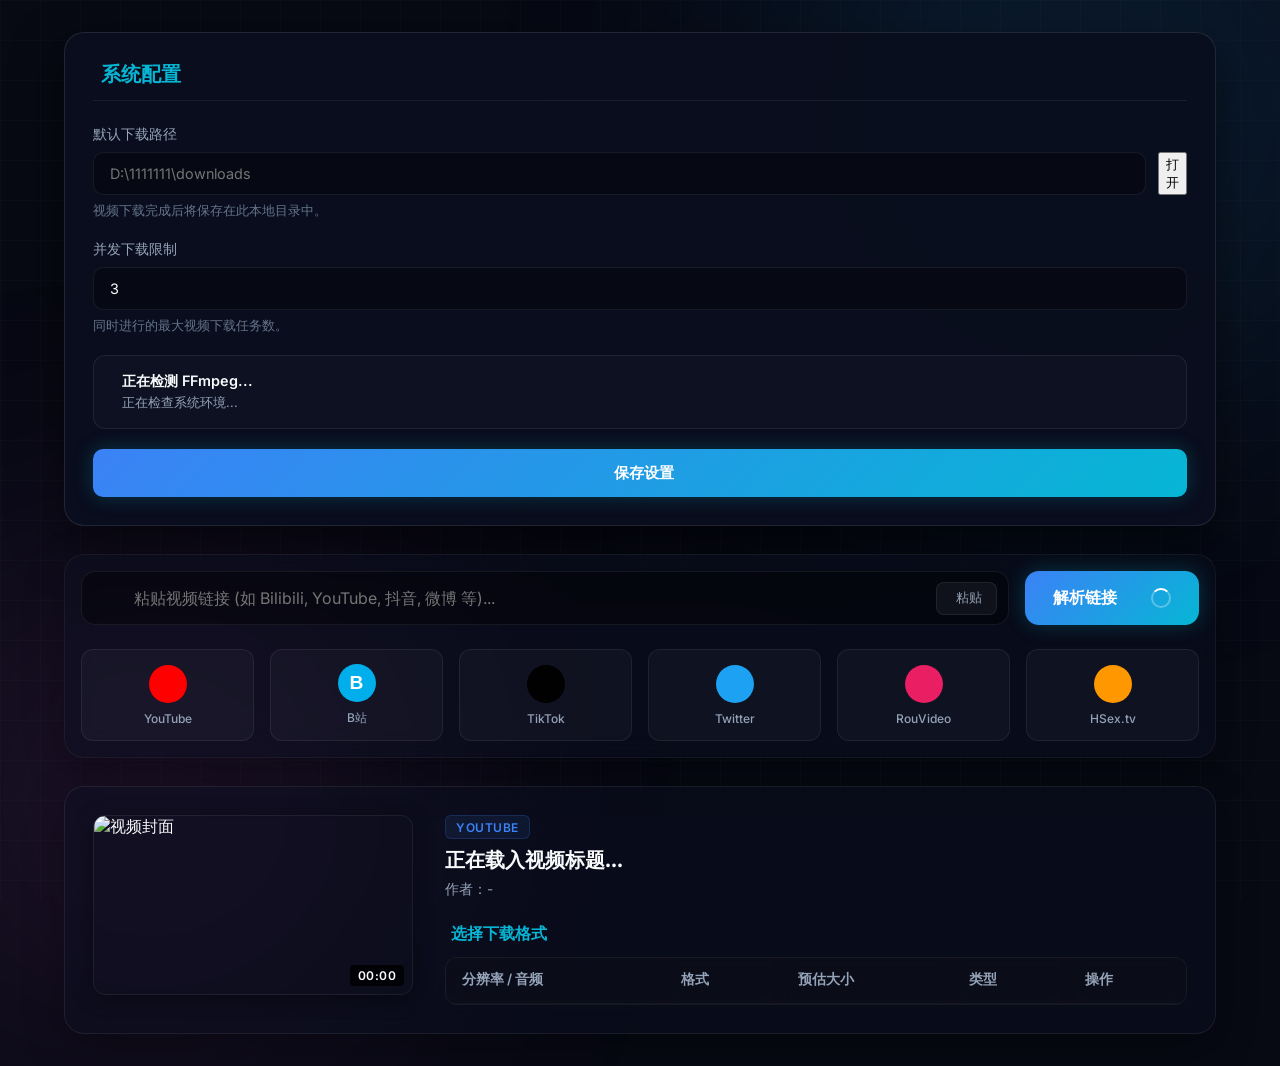
==== static/index.html @ c543b9ac "backup: initial commit of video downloader project and android project" ====
<!DOCTYPE html>
<html lang="zh-CN">
<head>
    <meta charset="UTF-8">
    <meta name="viewport" content="width=device-width, initial-scale=1.0">
    <title>Veloce - 极速网页视频下载器</title>
    <!-- Google Fonts -->
    <link rel="preconnect" href="https://fonts.googleapis.com">
    <link rel="preconnect" href="https://fonts.gstatic.com" crossorigin>
    <link href="https://fonts.googleapis.com/css2?family=Inter:wght@300;400;500;600;700&family=Outfit:wght@400;500;600;700;800&display=swap" rel="stylesheet">
    <!-- Lucide Icons CDN -->
    <script src="https://unpkg.com/lucide@latest"></script>
    <link rel="stylesheet" href="style.css">
</head>
<body class="dark-theme">
    <div class="background-grid"></div>
    <div class="glow-orb orb-1"></div>
    <div class="glow-orb orb-2"></div>

    <div class="app-container">
        <!-- Header -->
        <header class="app-header">
            <div class="brand">
                <div class="logo-icon">
                    <i data-lucide="zap" class="pulse-icon"></i>
                </div>
                <div class="brand-text">
                    <h1>Veloce</h1>
                    <span>极速视频下载器</span>
                </div>
            </div>
            
            <div class="header-actions">
                <div class="status-badge" id="server-status">
                    <span class="status-dot online"></span>
                    <span class="status-text">服务器已连接</span>
                </div>
                <button class="icon-btn btn-settings" id="btn-settings-toggle" title="设置">
                    <i data-lucide="settings"></i>
                </button>
            </div>
        </header>

        <!-- Main Content Grid -->
        <main class="main-content">
            
            <!-- Settings Drawer (Hidden by default) -->
            <section class="settings-drawer hidden" id="settings-drawer">
                <div class="drawer-header">
                    <h2><i data-lucide="sliders-horizontal"></i> 系统配置</h2>
                    <button class="close-btn" id="btn-settings-close"><i data-lucide="x"></i></button>
                </div>
                <div class="drawer-body">
                    <div class="setting-item">
                        <label for="download-dir-input">默认下载路径</label>
                        <div class="input-group">
                            <input type="text" id="download-dir-input" placeholder="D:\1111111\downloads">
                            <button class="primary-btn" id="btn-open-dir" title="在资源管理器中打开">
                                <i data-lucide="folder-open"></i> 打开
                            </button>
                        </div>
                        <small class="help-text">视频下载完成后将保存在此本地目录中。</small>
                    </div>

                    <div class="setting-item">
                        <label for="concurrent-input">并发下载限制</label>
                        <input type="number" id="concurrent-input" min="1" max="10" value="3">
                        <small class="help-text">同时进行的最大视频下载任务数。</small>
                    </div>

                    <div class="ffmpeg-status-card" id="ffmpeg-banner">
                        <div class="card-icon info-icon">
                            <i data-lucide="info" id="ffmpeg-icon"></i>
                        </div>
                        <div class="card-details">
                            <h4 id="ffmpeg-title">正在检测 FFmpeg...</h4>
                            <p id="ffmpeg-desc">正在检查系统环境...</p>
                        </div>
                    </div>
                    
                    <button class="save-settings-btn" id="btn-save-settings">
                        <i data-lucide="save"></i> 保存设置
                    </button>
                </div>
            </section>

            <!-- Parser Panel -->
            <section class="parser-section glass-card">
                <div class="parser-wrapper">
                    <div class="input-wrapper">
                        <i data-lucide="link-2" class="input-link-icon"></i>
                        <input type="text" id="url-input" placeholder="粘贴视频链接 (如 Bilibili, YouTube, 抖音, 微博 等)..." autocomplete="off">
                        <button class="btn-paste" id="btn-paste" title="从剪贴板粘贴">
                            <i data-lucide="clipboard"></i> 粘贴
                        </button>
                    </div>
                    <button class="analyze-btn" id="btn-analyze">
                        <span class="btn-text">解析链接</span>
                        <i data-lucide="arrow-right" class="arrow-icon"></i>
                        <div class="spinner hidden" id="analyze-spinner"></div>
                    </button>
                </div>

                <!-- Quick Navigation Tiles (Only shown on Homepage) -->
                <div class="quick-links">
                    <a href="https://m.youtube.com" class="quick-link-tile youtube">
                        <div class="tile-icon"><i data-lucide="youtube"></i></div>
                        <span>YouTube</span>
                    </a>
                    <a href="https://m.bilibili.com" class="quick-link-tile bilibili">
                        <div class="tile-icon">B</div>
                        <span>B站</span>
                    </a>
                    <a href="https://m.tiktok.com" class="quick-link-tile tiktok">
                        <div class="tile-icon"><i data-lucide="music"></i></div>
                        <span>TikTok</span>
                    </a>
                    <a href="https://mobile.twitter.com" class="quick-link-tile twitter">
                        <div class="tile-icon"><i data-lucide="twitter"></i></div>
                        <span>Twitter</span>
                    </a>
                    <a href="https://rou.video" class="quick-link-tile rouvideo">
                        <div class="tile-icon"><i data-lucide="video"></i></div>
                        <span>RouVideo</span>
                    </a>
                    <a href="https://hsex.tv" class="quick-link-tile hsextv">
                        <div class="tile-icon"><i data-lucide="tv"></i></div>
                        <span>HSex.tv</span>
                    </a>
                </div>
            </section>

            <!-- Video Info Panel (Dynamic - Hidden until parsed) -->
            <section class="video-info-section glass-card hidden" id="video-info-card">
                <div class="video-info-grid">
                    <!-- Column 1: Thumbnail -->
                    <div class="video-thumbnail-wrapper">
                        <img id="video-thumbnail" src="" alt="视频封面">
                        <span class="video-duration" id="video-duration">00:00</span>
                    </div>

                    <!-- Column 2: Details & Format Selection -->
                    <div class="video-meta-wrapper">
                        <div class="video-title-container">
                            <span class="platform-badge" id="video-platform">YouTube</span>
                            <h2 id="video-title">正在载入视频标题...</h2>
                            <p class="video-author">作者：<span id="video-author">-</span></p>
                        </div>

                        <div class="formats-container">
                            <h3><i data-lucide="download-cloud"></i> 选择下载格式</h3>
                            <div class="table-wrapper">
                                <table class="formats-table">
                                    <thead>
                                        <tr>
                                            <th>分辨率 / 音频</th>
                                            <th>格式</th>
                                            <th>预估大小</th>
                                            <th>类型</th>
                                            <th>操作</th>
                                        </tr>
                                    </thead>
                                    <tbody id="formats-tbody">
                                        <!-- Formats populated dynamically by JS -->
                                    </tbody>
                                </table>
                            </div>
                        </div>
                    </div>
                </div>
            </section>

            <!-- Downloading Progress List -->
            <section class="progress-section hidden" id="progress-container">
                <div class="section-title">
                    <h3><i data-lucide="activity" class="pulse-icon blue"></i> 正在下载 (<span id="active-count">0</span>)</h3>
                </div>
                <div class="progress-list" id="progress-list">
                    <!-- Progress items populated dynamically by JS -->
                </div>
            </section>

            <!-- Completed Download History -->
            <section class="history-section glass-card" id="history-container">
                <div class="history-header">
                    <h3><i data-lucide="history"></i> 下载历史记录</h3>
                    <div class="history-actions">
                        <button class="ghost-btn" id="btn-reveal-downloads">
                            <i data-lucide="folder"></i> 打开下载目录
                        </button>
                    </div>
                </div>
                
                <!-- Empty State -->
                <div class="empty-state" id="history-empty">
                    <i data-lucide="package-open"></i>
                    <p>暂无下载历史，复制视频链接开始您的第一次下载吧！</p>
                </div>

                <div class="history-grid hidden" id="history-grid">
                    <!-- Completed cards populated dynamically by JS -->
                </div>
            </section>

        </main>
    </div>

    <!-- Floating Toast Notification -->
    <div class="toast-container" id="toast-container"></div>

    <script src="app.js"></script>
</body>
</html>
---- static/style.css ----
/* Variables and Design System */
:root {
    --bg-dark: #070913;
    --card-bg: rgba(13, 17, 34, 0.45);
    --border-color: rgba(255, 255, 255, 0.07);
    --border-hover: rgba(255, 255, 255, 0.15);
    
    --text-primary: #f8fafc;
    --text-secondary: #94a3b8;
    --text-muted: #64748b;
    
    /* Neon gradients and accents */
    --accent-blue: #3b82f6;
    --accent-cyan: #06b6d4;
    --accent-emerald: #10b981;
    --accent-rose: #f43f5e;
    --accent-amber: #f59e0b;
    
    --grad-primary: linear-gradient(135deg, #3b82f6 0%, #06b6d4 100%);
    --grad-emerald: linear-gradient(135deg, #10b981 0%, #059669 100%);
    --grad-danger: linear-gradient(135deg, #f43f5e 0%, #e11d48 100%);
    --grad-dark: linear-gradient(135deg, #1e293b 0%, #0f172a 100%);
    
    --glow-shadow: 0 0 20px rgba(6, 182, 212, 0.25);
    --glow-danger: 0 0 20px rgba(244, 63, 94, 0.25);
    
    --font-sans: 'Inter', system-ui, -apple-system, sans-serif;
    --font-heading: 'Outfit', 'Inter', system-ui, sans-serif;
    
    --transition-smooth: all 0.3s cubic-bezier(0.4, 0, 0.2, 1);
    --transition-quick: all 0.15s ease-out;
}

/* Global Resets & Styles */
* {
    margin: 0;
    padding: 0;
    box-sizing: border-box;
}

body {
    background-color: var(--bg-dark);
    color: var(--text-primary);
    font-family: var(--font-sans);
    min-height: 100vh;
    overflow-x: hidden;
    position: relative;
}

/* Background Grids & Orbs */
.background-grid {
    position: fixed;
    inset: 0;
    background-image: 
        linear-gradient(to right, rgba(255, 255, 255, 0.02) 1px, transparent 1px),
        linear-gradient(to bottom, rgba(255, 255, 255, 0.02) 1px, transparent 1px);
    background-size: 40px 40px;
    z-index: -3;
    pointer-events: none;
}

.glow-orb {
    position: fixed;
    border-radius: 50%;
    filter: blur(140px);
    z-index: -2;
    opacity: 0.15;
    pointer-events: none;
    animation: float-orb 15s ease-in-out infinite alternate;
}

.orb-1 {
    width: 600px;
    height: 600px;
    background: radial-gradient(circle, #3b82f6, #06b6d4);
    top: -200px;
    right: -100px;
}

.orb-2 {
    width: 500px;
    height: 500px;
    background: radial-gradient(circle, #ec4899, #8b5cf6);
    bottom: -150px;
    left: -100px;
    animation-delay: -5s;
}

@keyframes float-orb {
    0% { transform: translate(0, 0) scale(1); }
    100% { transform: translate(60px, 40px) scale(1.15); }
}

/* Scrollbars */
::-webkit-scrollbar {
    width: 8px;
    height: 8px;
}

::-webkit-scrollbar-track {
    background: rgba(7, 9, 19, 0.5);
}

::-webkit-scrollbar-thumb {
    background: rgba(255, 255, 255, 0.1);
    border-radius: 4px;
}

::-webkit-scrollbar-thumb:hover {
    background: rgba(255, 255, 255, 0.2);
}

/* App Container */
.app-container {
    max-width: 1200px;
    margin: 0 auto;
    padding: 2rem 1.5rem;
    display: flex;
    flex-direction: column;
    gap: 2rem;
}

/* Header */
.app-header {
    display: flex;
    justify-content: space-between;
    align-items: center;
    padding-bottom: 1.5rem;
    border-bottom: 1px solid var(--border-color);
}

.brand {
    display: flex;
    align-items: center;
    gap: 0.75rem;
}

.logo-icon {
    width: 44px;
    height: 44px;
    border-radius: 12px;
    background: var(--grad-primary);
    display: flex;
    align-items: center;
    justify-content: center;
    box-shadow: var(--glow-shadow);
}

.logo-icon i {
    width: 22px;
    height: 22px;
    color: white;
}

.brand-text h1 {
    font-family: var(--font-heading);
    font-size: 1.5rem;
    font-weight: 800;
    letter-spacing: -0.5px;
    line-height: 1.1;
    background: linear-gradient(135deg, #ffffff 0%, #cbd5e1 100%);
    -webkit-background-clip: text;
    -webkit-text-fill-color: transparent;
}

.brand-text span {
    font-size: 0.8rem;
    color: var(--text-secondary);
    letter-spacing: 1px;
    text-transform: uppercase;
    font-weight: 500;
}

.header-actions {
    display: flex;
    align-items: center;
    gap: 1.5rem;
}

.status-badge {
    display: flex;
    align-items: center;
    gap: 0.5rem;
    background: rgba(255, 255, 255, 0.03);
    border: 1px solid var(--border-color);
    padding: 0.5rem 0.85rem;
    border-radius: 9999px;
    font-size: 0.85rem;
    font-weight: 500;
}

.status-dot {
    width: 8px;
    height: 8px;
    border-radius: 50%;
}

.status-dot.online {
    background-color: var(--accent-emerald);
    box-shadow: 0 0 10px var(--accent-emerald);
}

.status-dot.offline {
    background-color: var(--accent-rose);
    box-shadow: 0 0 10px var(--accent-rose);
}

.icon-btn {
    width: 40px;
    height: 40px;
    border-radius: 10px;
    background: rgba(255, 255, 255, 0.04);
    border: 1px solid var(--border-color);
    color: var(--text-secondary);
    display: flex;
    align-items: center;
    justify-content: center;
    cursor: pointer;
    transition: var(--transition-smooth);
}

.icon-btn:hover {
    color: var(--text-primary);
    background: rgba(255, 255, 255, 0.08);
    border-color: var(--border-hover);
    transform: translateY(-2px);
}

/* Glassmorphism Cards */
.glass-card {
    background: var(--card-bg);
    backdrop-filter: blur(16px);
    -webkit-backdrop-filter: blur(16px);
    border: 1px solid var(--border-color);
    border-radius: 20px;
    padding: 1.75rem;
    box-shadow: 0 12px 40px 0 rgba(0, 0, 0, 0.3);
    transition: var(--transition-smooth);
}

.glass-card:hover {
    border-color: rgba(255, 255, 255, 0.1);
}

/* Main Layout Grid */
.main-content {
    display: flex;
    flex-direction: column;
    gap: 1.75rem;
}

/* Settings Drawer */
.settings-drawer {
    background: rgba(10, 14, 30, 0.95);
    backdrop-filter: blur(24px);
    border: 1px solid rgba(255, 255, 255, 0.1);
    border-radius: 20px;
    padding: 1.75rem;
    box-shadow: 0 20px 50px rgba(0,0,0,0.5);
    animation: slide-down 0.4s cubic-bezier(0.16, 1, 0.3, 1);
}

@keyframes slide-down {
    from { opacity: 0; transform: translateY(-20px); }
    to { opacity: 1; transform: translateY(0); }
}

.drawer-header {
    display: flex;
    justify-content: space-between;
    align-items: center;
    margin-bottom: 1.5rem;
    padding-bottom: 0.75rem;
    border-bottom: 1px solid var(--border-color);
}

.drawer-header h2 {
    font-family: var(--font-heading);
    font-size: 1.25rem;
    font-weight: 600;
    display: flex;
    align-items: center;
    gap: 0.5rem;
    color: var(--accent-cyan);
}

.close-btn {
    background: none;
    border: none;
    color: var(--text-secondary);
    cursor: pointer;
    font-size: 1.25rem;
    transition: var(--transition-quick);
}

.close-btn:hover {
    color: var(--text-primary);
    transform: scale(1.1);
}

.drawer-body {
    display: flex;
    flex-direction: column;
    gap: 1.25rem;
}

.setting-item {
    display: flex;
    flex-direction: column;
    gap: 0.5rem;
}

.setting-item label {
    font-size: 0.9rem;
    font-weight: 500;
    color: var(--text-secondary);
}

.setting-item input[type="text"],
.setting-item input[type="number"] {
    background: rgba(0, 0, 0, 0.3);
    border: 1px solid var(--border-color);
    border-radius: 10px;
    padding: 0.75rem 1rem;
    color: var(--text-primary);
    font-family: var(--font-sans);
    font-size: 0.9rem;
    transition: var(--transition-quick);
    width: 100%;
}

.setting-item input:focus {
    outline: none;
    border-color: var(--accent-blue);
    box-shadow: 0 0 10px rgba(59, 130, 246, 0.2);
}

.input-group {
    display: flex;
    gap: 0.75rem;
}

.help-text {
    font-size: 0.8rem;
    color: var(--text-muted);
}

.ffmpeg-status-card {
    display: flex;
    align-items: flex-start;
    gap: 0.75rem;
    background: rgba(255, 255, 255, 0.02);
    border: 1px solid var(--border-color);
    border-radius: 12px;
    padding: 1rem;
}

.ffmpeg-status-card.active {
    border-color: rgba(16, 185, 129, 0.2);
    background: rgba(16, 185, 129, 0.02);
}

.ffmpeg-status-card.active .info-icon i {
    color: var(--accent-emerald);
}

.ffmpeg-status-card.missing {
    border-color: rgba(245, 158, 11, 0.2);
    background: rgba(245, 158, 11, 0.02);
}

.ffmpeg-status-card.missing .info-icon i {
    color: var(--accent-amber);
}

.info-icon i {
    width: 18px;
    height: 18px;
    color: var(--text-secondary);
}

.card-details h4 {
    font-size: 0.9rem;
    font-weight: 600;
    margin-bottom: 0.2rem;
}

.card-details p {
    font-size: 0.8rem;
    color: var(--text-secondary);
    line-height: 1.4;
}

.save-settings-btn {
    background: var(--grad-primary);
    color: white;
    border: none;
    padding: 0.85rem;
    border-radius: 10px;
    font-family: var(--font-heading);
    font-weight: 600;
    font-size: 0.95rem;
    cursor: pointer;
    display: flex;
    align-items: center;
    justify-content: center;
    gap: 0.5rem;
    box-shadow: var(--glow-shadow);
    transition: var(--transition-smooth);
}

.save-settings-btn:hover {
    transform: translateY(-2px);
    box-shadow: 0 0 25px rgba(6, 182, 212, 0.4);
}

/* Parser Section */
.parser-section {
    padding: 1rem;
    border-color: rgba(255, 255, 255, 0.05);
}

.parser-wrapper {
    display: flex;
    gap: 1rem;
}

.input-wrapper {
    flex: 1;
    position: relative;
    display: flex;
    align-items: center;
}

.input-link-icon {
    position: absolute;
    left: 1.25rem;
    color: var(--text-muted);
    width: 20px;
    height: 20px;
    pointer-events: none;
}

#url-input {
    width: 100%;
    background: rgba(0, 0, 0, 0.4);
    border: 1px solid var(--border-color);
    border-radius: 14px;
    padding: 1rem 7.5rem 1rem 3.25rem;
    color: var(--text-primary);
    font-family: var(--font-sans);
    font-size: 1rem;
    transition: var(--transition-smooth);
}

#url-input:focus {
    outline: none;
    border-color: var(--accent-cyan);
    box-shadow: 0 0 15px rgba(6, 182, 212, 0.15);
    background: rgba(0, 0, 0, 0.6);
}

.btn-paste {
    position: absolute;
    right: 0.75rem;
    background: rgba(255, 255, 255, 0.05);
    border: 1px solid var(--border-color);
    color: var(--text-secondary);
    padding: 0.45rem 0.85rem;
    border-radius: 8px;
    font-size: 0.8rem;
    font-weight: 500;
    cursor: pointer;
    display: flex;
    align-items: center;
    gap: 0.35rem;
    transition: var(--transition-quick);
}

.btn-paste:hover {
    color: var(--text-primary);
    background: rgba(255, 255, 255, 0.1);
    border-color: var(--border-hover);
}

.analyze-btn {
    background: var(--grad-primary);
    color: white;
    border: none;
    padding: 0 1.75rem;
    border-radius: 14px;
    font-family: var(--font-heading);
    font-weight: 600;
    font-size: 1rem;
    cursor: pointer;
    display: flex;
    align-items: center;
    gap: 0.5rem;
    box-shadow: var(--glow-shadow);
    transition: var(--transition-smooth);
    position: relative;
    overflow: hidden;
}

.analyze-btn:hover {
    transform: translateY(-2px);
    box-shadow: 0 0 25px rgba(6, 182, 212, 0.45);
}

.analyze-btn:hover .arrow-icon {
    transform: translateX(4px);
}

.arrow-icon {
    width: 18px;
    height: 18px;
    transition: var(--transition-quick);
}

/* Spinner Loader */
.spinner {
    width: 20px;
    height: 20px;
    border: 2px solid rgba(255, 255, 255, 0.3);
    border-radius: 50%;
    border-top-color: white;
    animation: spin 0.8s linear infinite;
}

@keyframes spin {
    to { transform: rotate(360deg); }
}

/* Video Info Section */
.video-info-section {
    animation: fadeIn 0.4s cubic-bezier(0.16, 1, 0.3, 1);
}

@keyframes fadeIn {
    from { opacity: 0; transform: translateY(15px); }
    to { opacity: 1; transform: translateY(0); }
}

.video-info-grid {
    display: grid;
    grid-template-columns: 320px 1fr;
    gap: 2rem;
}

.video-thumbnail-wrapper {
    position: relative;
    border-radius: 12px;
    overflow: hidden;
    aspect-ratio: 16/9;
    box-shadow: 0 4px 20px rgba(0, 0, 0, 0.4);
    border: 1px solid var(--border-color);
}

.video-thumbnail-wrapper img {
    width: 100%;
    height: 100%;
    object-fit: cover;
}

.video-duration {
    position: absolute;
    bottom: 0.5rem;
    right: 0.5rem;
    background: rgba(0, 0, 0, 0.8);
    backdrop-filter: blur(4px);
    color: white;
    padding: 0.2rem 0.5rem;
    border-radius: 4px;
    font-size: 0.75rem;
    font-weight: 600;
    letter-spacing: 0.5px;
}

.video-meta-wrapper {
    display: flex;
    flex-direction: column;
    gap: 1.5rem;
}

.video-title-container {
    display: flex;
    flex-direction: column;
    gap: 0.5rem;
}

.platform-badge {
    align-self: flex-start;
    background: rgba(59, 130, 246, 0.1);
    border: 1px solid rgba(59, 130, 246, 0.2);
    color: var(--accent-blue);
    padding: 0.2rem 0.65rem;
    border-radius: 6px;
    font-size: 0.75rem;
    font-weight: 600;
    letter-spacing: 0.5px;
    text-transform: uppercase;
}

#video-title {
    font-family: var(--font-heading);
    font-size: 1.25rem;
    font-weight: 700;
    line-height: 1.3;
}

.video-author {
    font-size: 0.85rem;
    color: var(--text-secondary);
}

.formats-container {
    display: flex;
    flex-direction: column;
    gap: 0.75rem;
}

.formats-container h3 {
    font-family: var(--font-heading);
    font-size: 1rem;
    font-weight: 600;
    display: flex;
    align-items: center;
    gap: 0.4rem;
    color: var(--accent-cyan);
}

.table-wrapper {
    border: 1px solid var(--border-color);
    border-radius: 12px;
    overflow: hidden;
    background: rgba(0, 0, 0, 0.2);
    max-height: 300px;
    overflow-y: auto;
}

.formats-table {
    width: 100%;
    border-collapse: collapse;
    text-align: left;
}

.formats-table th,
.formats-table td {
    padding: 0.85rem 1rem;
    font-size: 0.85rem;
}

.formats-table th {
    background: rgba(255, 255, 255, 0.02);
    color: var(--text-secondary);
    font-weight: 600;
    border-bottom: 1px solid var(--border-color);
    position: sticky;
    top: 0;
    z-index: 1;
    backdrop-filter: blur(8px);
}

.formats-table tbody tr {
    border-bottom: 1px solid rgba(255, 255, 255, 0.03);
    transition: var(--transition-quick);
}

.formats-table tbody tr:hover {
    background: rgba(255, 255, 255, 0.02);
}

.formats-table tbody tr:last-child {
    border-bottom: none;
}

.formats-table td .type-badge {
    display: inline-flex;
    align-items: center;
    gap: 0.25rem;
    padding: 0.15rem 0.45rem;
    border-radius: 4px;
    font-size: 0.75rem;
    font-weight: 600;
}

.type-badge.combined {
    background: rgba(16, 185, 129, 0.1);
    color: var(--accent-emerald);
}

.type-badge.video {
    background: rgba(59, 130, 246, 0.1);
    color: var(--accent-blue);
}

.type-badge.audio {
    background: rgba(245, 158, 11, 0.1);
    color: var(--accent-amber);
}

.dl-btn {
    background: rgba(255, 255, 255, 0.05);
    border: 1px solid var(--border-color);
    color: var(--text-primary);
    padding: 0.4rem 0.8rem;
    border-radius: 6px;
    font-size: 0.75rem;
    font-weight: 600;
    cursor: pointer;
    display: inline-flex;
    align-items: center;
    gap: 0.3rem;
    transition: var(--transition-quick);
}

.dl-btn:hover {
    background: var(--grad-primary);
    border-color: transparent;
    color: white;
    transform: translateY(-1px);
    box-shadow: 0 0 10px rgba(6, 182, 212, 0.25);
}

/* Downloading Progress Queue */
.progress-section {
    display: flex;
    flex-direction: column;
    gap: 1rem;
    animation: fadeIn 0.3s ease-out;
}

.section-title h3 {
    font-family: var(--font-heading);
    font-size: 1.1rem;
    font-weight: 600;
    display: flex;
    align-items: center;
    gap: 0.5rem;
}

.pulse-icon {
    animation: pulse 1.5s infinite ease-in-out;
}

.pulse-icon.blue {
    color: var(--accent-blue);
}

@keyframes pulse {
    0%, 100% { opacity: 0.4; transform: scale(0.95); }
    50% { opacity: 1; transform: scale(1.05); }
}

.progress-list {
    display: flex;
    flex-direction: column;
    gap: 0.75rem;
}

.progress-item-card {
    background: rgba(13, 17, 34, 0.6);
    border: 1px solid var(--border-color);
    border-radius: 14px;
    padding: 1rem 1.25rem;
    display: grid;
    grid-template-columns: auto 1fr auto;
    align-items: center;
    gap: 1.25rem;
    position: relative;
    overflow: hidden;
    transition: var(--transition-smooth);
}

.progress-item-card:hover {
    border-color: rgba(59, 130, 246, 0.2);
}

.item-thumb {
    width: 64px;
    aspect-ratio: 16/9;
    border-radius: 6px;
    overflow: hidden;
    border: 1px solid var(--border-color);
}

.item-thumb img {
    width: 100%;
    height: 100%;
    object-fit: cover;
}

.item-details {
    display: flex;
    flex-direction: column;
    gap: 0.4rem;
    min-width: 0;
}

.item-title-row {
    display: flex;
    justify-content: space-between;
    align-items: center;
    gap: 1rem;
    min-width: 0;
}

.item-title-row h4 {
    font-size: 0.9rem;
    font-weight: 600;
    white-space: nowrap;
    overflow: hidden;
    text-overflow: ellipsis;
    flex: 1;
    min-width: 0;
}

.item-pct {
    font-family: var(--font-heading);
    font-weight: 700;
    font-size: 1rem;
    color: var(--accent-cyan);
}

/* Progress bar */
.progress-bar-bg {
    height: 6px;
    background: rgba(255, 255, 255, 0.05);
    border-radius: 999px;
    overflow: hidden;
    position: relative;
}

.progress-bar-fill {
    height: 100%;
    background: var(--grad-primary);
    border-radius: 999px;
    width: 0%;
    transition: width 0.3s ease-out;
    box-shadow: 0 0 8px var(--accent-cyan);
    position: relative;
}

/* Shimmer animation on progress bar */
.progress-bar-fill::after {
    content: '';
    position: absolute;
    inset: 0;
    background: linear-gradient(
        90deg,
        transparent,
        rgba(255, 255, 255, 0.2),
        transparent
    );
    transform: translateX(-100%);
    animation: shimmer-bar 1.5s infinite;
}

@keyframes shimmer-bar {
    100% { transform: translateX(100%); }
}

.item-meta-row {
    display: flex;
    flex-wrap: wrap;
    gap: 0.4rem 1.25rem;
    font-size: 0.75rem;
    color: var(--text-secondary);
}

.item-meta-row span {
    display: flex;
    align-items: center;
    gap: 0.25rem;
}

.item-meta-row span i {
    width: 12px;
    height: 12px;
}

.btn-cancel-task {
    color: var(--text-secondary);
    transition: var(--transition-quick);
}

.btn-cancel-task:hover {
    color: var(--accent-rose);
    transform: scale(1.1);
}

/* Completed History Container */
.history-header {
    display: flex;
    justify-content: space-between;
    align-items: center;
    margin-bottom: 1.5rem;
    padding-bottom: 0.75rem;
    border-bottom: 1px solid var(--border-color);
}

.history-header h3 {
    font-family: var(--font-heading);
    font-size: 1.1rem;
    font-weight: 600;
    display: flex;
    align-items: center;
    gap: 0.5rem;
}

.ghost-btn {
    background: rgba(255, 255, 255, 0.02);
    border: 1px solid var(--border-color);
    color: var(--text-secondary);
    padding: 0.5rem 1rem;
    border-radius: 8px;
    font-size: 0.8rem;
    font-weight: 500;
    cursor: pointer;
    display: flex;
    align-items: center;
    gap: 0.4rem;
    transition: var(--transition-quick);
}

.ghost-btn:hover {
    background: rgba(255, 255, 255, 0.06);
    color: var(--text-primary);
    border-color: var(--border-hover);
}

/* Empty History State */
.empty-state {
    display: flex;
    flex-direction: column;
    align-items: center;
    justify-content: center;
    padding: 4rem 2rem;
    color: var(--text-muted);
    gap: 1rem;
}

.empty-state i {
    width: 48px;
    height: 48px;
    stroke-width: 1.25;
}

.empty-state p {
    font-size: 0.9rem;
    text-align: center;
    max-width: 300px;
    line-height: 1.5;
}

/* History Grid */
.history-grid {
    display: grid;
    grid-template-columns: repeat(auto-fill, minmax(260px, 1fr));
    gap: 1.25rem;
}

.history-card {
    background: rgba(255, 255, 255, 0.01);
    border: 1px solid var(--border-color);
    border-radius: 12px;
    overflow: hidden;
    display: flex;
    flex-direction: column;
    transition: var(--transition-smooth);
}

.history-card:hover {
    border-color: rgba(255, 255, 255, 0.12);
    transform: translateY(-4px);
    box-shadow: 0 10px 20px rgba(0, 0, 0, 0.3);
}

.history-thumb-wrapper {
    position: relative;
    aspect-ratio: 16/9;
    background: rgba(0, 0, 0, 0.2);
    border-bottom: 1px solid var(--border-color);
}

.history-thumb-wrapper img {
    width: 100%;
    height: 100%;
    object-fit: cover;
}

.history-card-platform {
    position: absolute;
    top: 0.5rem;
    left: 0.5rem;
    background: rgba(0, 0, 0, 0.75);
    backdrop-filter: blur(4px);
    font-size: 0.65rem;
    font-weight: 600;
    color: var(--accent-cyan);
    padding: 0.15rem 0.4rem;
    border-radius: 4px;
    letter-spacing: 0.5px;
    text-transform: uppercase;
}

.history-card-size {
    position: absolute;
    bottom: 0.5rem;
    right: 0.5rem;
    background: rgba(0, 0, 0, 0.75);
    backdrop-filter: blur(4px);
    font-size: 0.65rem;
    font-weight: 600;
    color: white;
    padding: 0.15rem 0.4rem;
    border-radius: 4px;
}

.history-card-body {
    padding: 1rem;
    display: flex;
    flex-direction: column;
    gap: 0.75rem;
    flex: 1;
}

.history-card-body h4 {
    font-size: 0.85rem;
    font-weight: 600;
    line-height: 1.4;
    display: -webkit-box;
    -webkit-line-clamp: 2;
    -webkit-box-orient: vertical;
    overflow: hidden;
    height: 2.8rem;
    color: var(--text-primary);
}

.history-card-actions {
    display: grid;
    grid-template-columns: 1fr 1fr;
    gap: 0.5rem;
}

.card-action-btn {
    border-radius: 6px;
    padding: 0.45rem;
    font-size: 0.75rem;
    font-weight: 600;
    cursor: pointer;
    display: flex;
    align-items: center;
    justify-content: center;
    gap: 0.25rem;
    transition: var(--transition-quick);
}

.card-action-btn.play {
    background: var(--grad-primary);
    color: white;
    border: none;
    box-shadow: 0 2px 10px rgba(6, 182, 212, 0.15);
}

.card-action-btn.play:hover {
    box-shadow: 0 0 15px rgba(6, 182, 212, 0.35);
    transform: translateY(-1px);
}

.card-action-btn.reveal {
    background: rgba(255, 255, 255, 0.03);
    border: 1px solid var(--border-color);
    color: var(--text-secondary);
}

.card-action-btn.reveal:hover {
    background: rgba(255, 255, 255, 0.08);
    color: var(--text-primary);
    border-color: var(--border-hover);
    transform: translateY(-1px);
}

/* Floating Toasts */
.toast-container {
    position: fixed;
    bottom: 2rem;
    right: 2rem;
    display: flex;
    flex-direction: column;
    gap: 0.75rem;
    z-index: 9999;
}

.toast {
    background: rgba(15, 23, 42, 0.9);
    backdrop-filter: blur(12px);
    border: 1px solid var(--border-color);
    color: white;
    padding: 0.85rem 1.25rem;
    border-radius: 10px;
    font-size: 0.85rem;
    font-weight: 500;
    box-shadow: 0 10px 30px rgba(0,0,0,0.3);
    display: flex;
    align-items: center;
    gap: 0.6rem;
    transform: translateX(120%);
    transition: transform 0.35s cubic-bezier(0.16, 1, 0.3, 1);
}

.toast.show {
    transform: translateX(0);
}

.toast.info i { color: var(--accent-cyan); }
.toast.success i { color: var(--accent-emerald); }
.toast.error i { color: var(--accent-rose); }
.toast.warning i { color: var(--accent-amber); }

/* Responsive Utility */
@media (max-width: 868px) {
    .video-info-grid {
        grid-template-columns: 1fr;
    }
    
    .video-thumbnail-wrapper {
        max-width: 400px;
        margin: 0 auto;
    }
    
    .parser-wrapper {
        flex-direction: column;
    }
    
    .analyze-btn {
        padding: 1rem;
        justify-content: center;
    }
}

/* Multi-view and Single Page App split screens (Android Integration) */

/* 1. view-downloads: Hide Header, Parser, Video details card, and settings drawer, show progress & history */
body.view-downloads .app-header,
body.view-downloads .parser-section,
body.view-downloads .video-info-section,
body.view-downloads #settings-drawer {
    display: none !important;
}

body.view-downloads .app-container {
    padding: 1rem;
    gap: 1rem;
}

/* 2. view-settings: Hide Header, Parser, Video details, Progress lists, History list. Show ONLY settings form flat */
body.view-settings .app-header,
body.view-settings .parser-section,
body.view-settings .video-info-section,
body.view-settings #progress-container,
body.view-settings #history-container {
    display: none !important;
}

body.view-settings #settings-drawer {
    display: block !important;
    animation: none;
    box-shadow: none;
    background: transparent;
    backdrop-filter: none;
    border: none;
    padding: 0;
}

body.view-settings .app-container {
    padding: 1rem;
    gap: 0;
}

/* 3. view-home: Hide progress list & history list on start browser screen to keep homepage super clean! */
body.view-home #progress-container,
body.view-home #history-container,
body.view-home .app-header {
    display: none !important;
}

/* Quick Navigation Links on Homepage */
.quick-links {
    display: grid;
    grid-template-columns: repeat(6, 1fr);
    gap: 1rem;
    margin-top: 1.5rem;
    animation: fadeIn 0.4s ease-out;
}

.quick-link-tile {
    display: flex;
    flex-direction: column;
    align-items: center;
    justify-content: center;
    gap: 0.5rem;
    background: rgba(255, 255, 255, 0.03);
    border: 1px solid var(--border-color);
    border-radius: 12px;
    padding: 0.85rem 0.5rem;
    color: var(--text-primary);
    text-decoration: none;
    transition: var(--transition-smooth);
    cursor: pointer;
}

.quick-link-tile:hover {
    background: rgba(255, 255, 255, 0.08);
    border-color: var(--border-hover);
    transform: translateY(-2px);
}

.tile-icon {
    width: 38px;
    height: 38px;
    border-radius: 50%;
    display: flex;
    align-items: center;
    justify-content: center;
    font-weight: 800;
    font-size: 1.2rem;
    background: rgba(255, 255, 255, 0.05);
    color: white;
}

.quick-link-tile span {
    font-size: 0.75rem;
    font-weight: 500;
    color: var(--text-secondary);
}

/* Custom tile colors */
.quick-link-tile.youtube .tile-icon { background: #FF0000; color: white; }
.quick-link-tile.bilibili .tile-icon { background: #00AEEC; color: white; font-family: sans-serif; }
.quick-link-tile.tiktok .tile-icon { background: #010101; color: white; }
.quick-link-tile.twitter .tile-icon { background: #1DA1F2; color: white; }
.quick-link-tile.rouvideo .tile-icon { background: #E91E63; color: white; }
.quick-link-tile.hsextv .tile-icon { background: #FF9800; color: white; }

/* Mobile Optimizations (全面屏与小屏手机极客优化) */
@media (max-width: 600px) {
    /* 1. Quick links layout */
    .quick-links {
        grid-template-columns: repeat(3, 1fr);
        gap: 0.75rem;
        margin-top: 1rem;
    }
    .quick-link-tile {
        padding: 0.65rem 0.35rem;
    }
    .tile-icon {
        width: 32px;
        height: 32px;
        font-size: 1rem;
    }

    /* 2. Download Progress card mobile layout (解决宽度溢出) */
    .progress-item-card {
        grid-template-columns: auto 1fr;
        padding: 0.75rem;
        gap: 0.75rem;
        position: relative;
    }
    .progress-item-card .item-details {
        margin-right: 1.5rem; /* Make space for floating trash button */
        min-width: 0;
    }
    .progress-item-card .btn-cancel-task {
        position: absolute;
        top: 0.5rem;
        right: 0.5rem;
        width: 32px;
        height: 32px;
    }
    .item-meta-row {
        flex-wrap: wrap;
        gap: 0.4rem 0.75rem;
    }

    /* 3. Download History Card Compact horizontal list layout (解决图片过大) */
    .history-grid {
        grid-template-columns: 1fr;
        gap: 0.75rem;
    }
    .history-card {
        flex-direction: row !important;
        height: 100px;
        align-items: center;
    }
    .history-thumb-wrapper {
        width: 120px !important;
        height: 100% !important;
        aspect-ratio: auto !important;
        border-bottom: none !important;
        border-right: 1px solid var(--border-color);
    }
    .history-card-body {
        padding: 0.6rem 0.75rem !important;
        gap: 0.35rem !important;
        justify-content: space-between;
        height: 100%;
        flex: 1;
    }
    .history-card-body h4 {
        height: auto !important;
        font-size: 0.8rem !important;
        -webkit-line-clamp: 2 !important;
        margin-bottom: 0 !important;
    }
    .history-card-actions {
        gap: 0.4rem !important;
    }
    .card-action-btn {
        padding: 0.3rem !important;
        font-size: 0.7rem !important;
    }
}
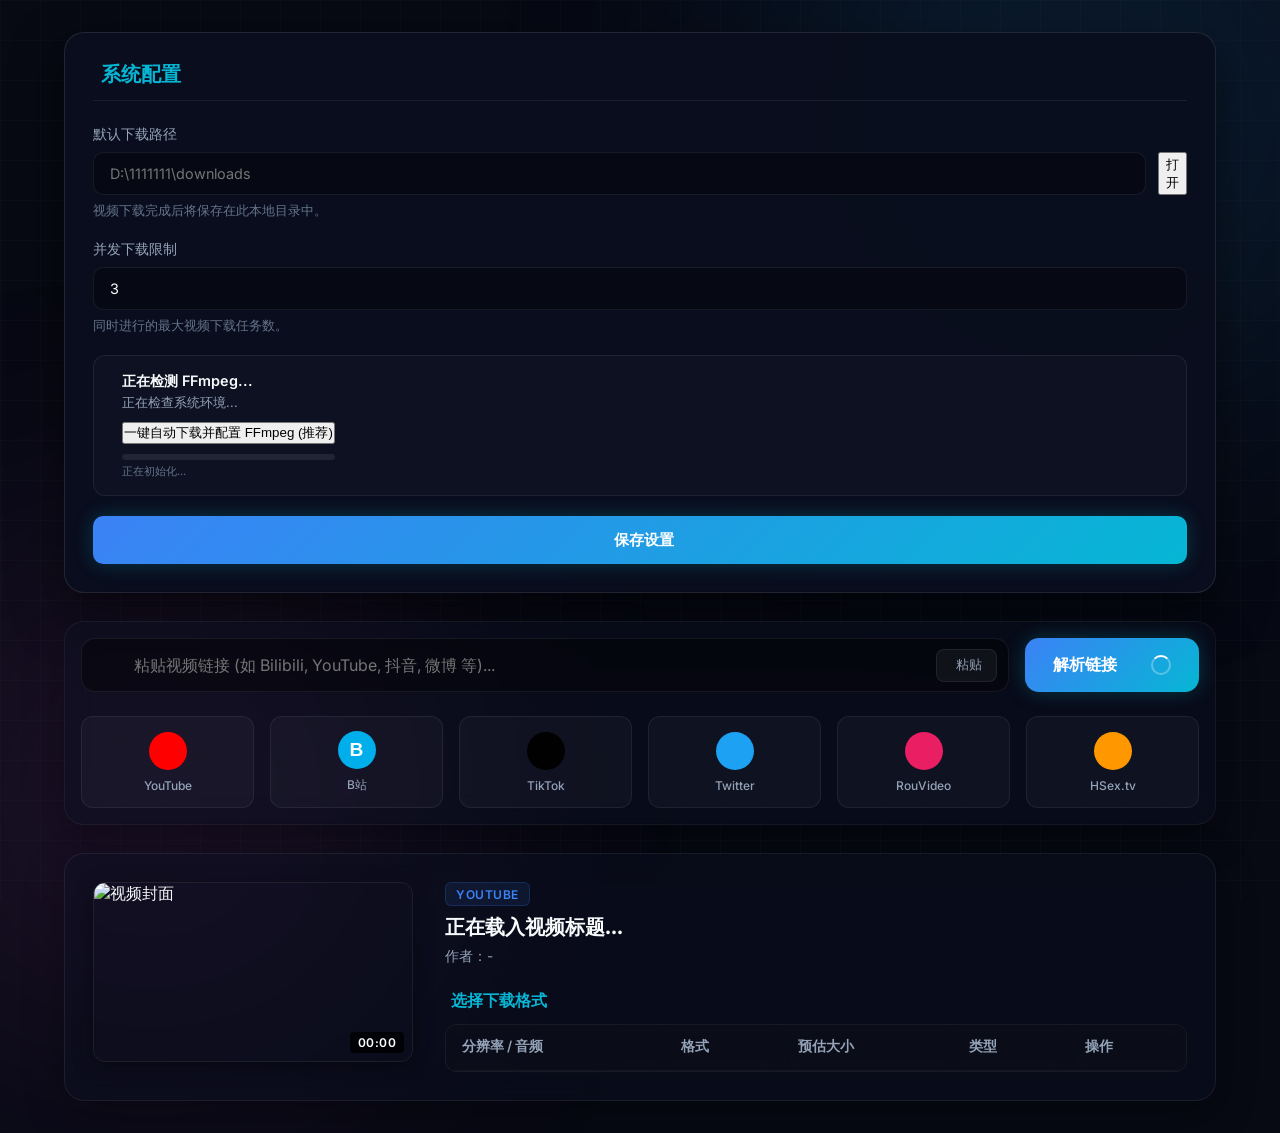
==== commit bdbddfb0: "feat: integrate FFmpeg for high-quality video merging, HLS stream downloads, and audio extraction on" ====
--- a/static/index.html
+++ b/static/index.html
@@ -75,6 +75,18 @@
                         <div class="card-details">
                             <h4 id="ffmpeg-title">正在检测 FFmpeg...</h4>
                             <p id="ffmpeg-desc">正在检查系统环境...</p>
+                            <!-- Action button and installation progress -->
+                            <div class="ffmpeg-install-actions" id="ffmpeg-install-actions">
+                                <button class="primary-btn sm hidden" id="btn-install-ffmpeg" style="margin-top: 10px; width: 100%; justify-content: center;">
+                                    <i data-lucide="download-cloud"></i> 一键自动下载并配置 FFmpeg (推荐)
+                                </button>
+                                <div class="install-progress-wrapper hidden" id="ffmpeg-install-progress-bar" style="margin-top: 10px;">
+                                    <div class="install-progress-track" style="height: 6px; background: rgba(255,255,255,0.08); border-radius: 99px; overflow: hidden; position: relative;">
+                                        <div class="install-progress-fill" id="ffmpeg-install-fill" style="width: 0%; height: 100%; background: linear-gradient(90deg, var(--accent, #00f2fe), #4facfe); border-radius: 99px; transition: width 0.3s ease;"></div>
+                                    </div>
+                                    <span id="ffmpeg-install-text" style="font-size: 11px; color: var(--text-muted, #94a3b8); margin-top: 4px; display: block;">正在初始化...</span>
+                                </div>
+                            </div>
                         </div>
                     </div>
                     
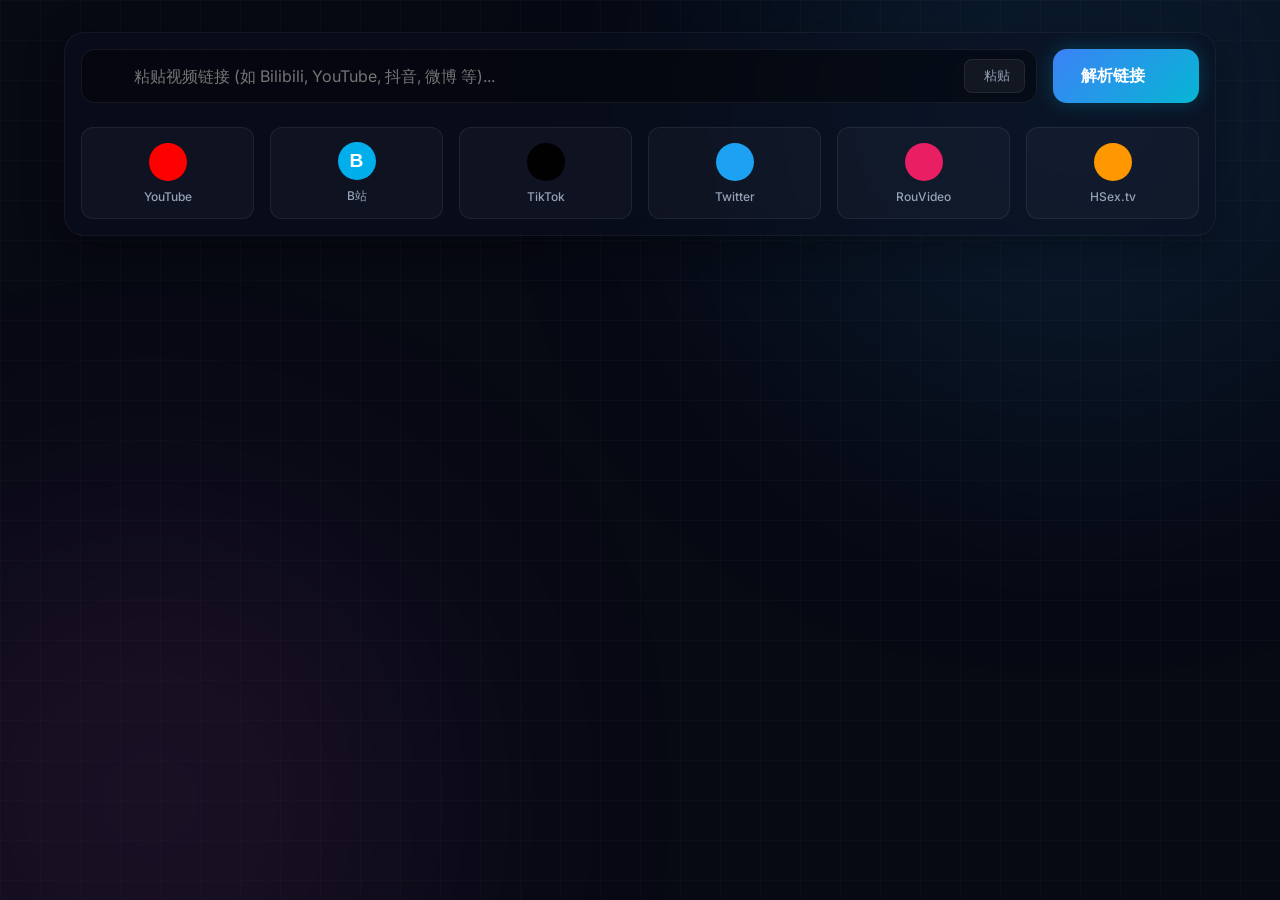
==== commit d59627d7: "fix: 修复Android WebView跨域请求异常、MP4视频时长探测失败及防页面样式缓存无效等3个Bug" ====
--- a/static/index.html
+++ b/static/index.html
@@ -10,7 +10,7 @@
     <link href="https://fonts.googleapis.com/css2?family=Inter:wght@300;400;500;600;700&family=Outfit:wght@400;500;600;700;800&display=swap" rel="stylesheet">
     <!-- Lucide Icons CDN -->
     <script src="https://unpkg.com/lucide@latest"></script>
-    <link rel="stylesheet" href="style.css">
+    <link rel="stylesheet" href="style.css?v=2.0">
 </head>
 <body class="dark-theme">
     <div class="background-grid"></div>
@@ -220,6 +220,6 @@
     <!-- Floating Toast Notification -->
     <div class="toast-container" id="toast-container"></div>
 
-    <script src="app.js"></script>
+    <script src="app.js?v=2.0"></script>
 </body>
 </html>
--- a/static/style.css
+++ b/static/style.css
@@ -31,6 +31,10 @@
     --transition-quick: all 0.15s ease-out;
 }
 
+.hidden {
+    display: none !important;
+}
+
 /* Global Resets & Styles */
 * {
     margin: 0;
@@ -990,21 +994,23 @@
 }
 
 .history-card-platform {
+    display: none !important;
+}
+
+.history-card-size {
     position: absolute;
-    top: 0.5rem;
+    bottom: 0.5rem;
     left: 0.5rem;
     background: rgba(0, 0, 0, 0.75);
     backdrop-filter: blur(4px);
     font-size: 0.65rem;
     font-weight: 600;
-    color: var(--accent-cyan);
+    color: white;
     padding: 0.15rem 0.4rem;
     border-radius: 4px;
-    letter-spacing: 0.5px;
-    text-transform: uppercase;
-}
-
-.history-card-size {
+}
+
+.history-card-duration {
     position: absolute;
     bottom: 0.5rem;
     right: 0.5rem;
@@ -1015,6 +1021,32 @@
     color: white;
     padding: 0.15rem 0.4rem;
     border-radius: 4px;
+}
+
+.card-action-btn.source {
+    background: rgba(6, 182, 212, 0.05);
+    border: 1px solid rgba(6, 182, 212, 0.2);
+    color: var(--accent-cyan);
+}
+
+.card-action-btn.source:hover {
+    background: rgba(6, 182, 212, 0.15);
+    border-color: var(--accent-cyan);
+    transform: translateY(-1px);
+}
+
+.card-action-btn.delete {
+    background: rgba(244, 63, 94, 0.05);
+    border: 1px solid rgba(244, 63, 94, 0.2);
+    color: var(--accent-rose, #f43f5e);
+}
+
+.card-action-btn.delete:hover {
+    background: var(--accent-rose, #f43f5e);
+    color: white;
+    border-color: transparent;
+    transform: translateY(-1px);
+    box-shadow: 0 0 10px rgba(244, 63, 94, 0.25);
 }
 
 .history-card-body {
@@ -1185,6 +1217,12 @@
     display: none !important;
 }
 
+/* Hide settings toggle and settings drawer on Homepage view */
+body.view-home #btn-settings-toggle,
+body.view-home #settings-drawer {
+    display: none !important;
+}
+
 /* Quick Navigation Links on Homepage */
 .quick-links {
     display: grid;
